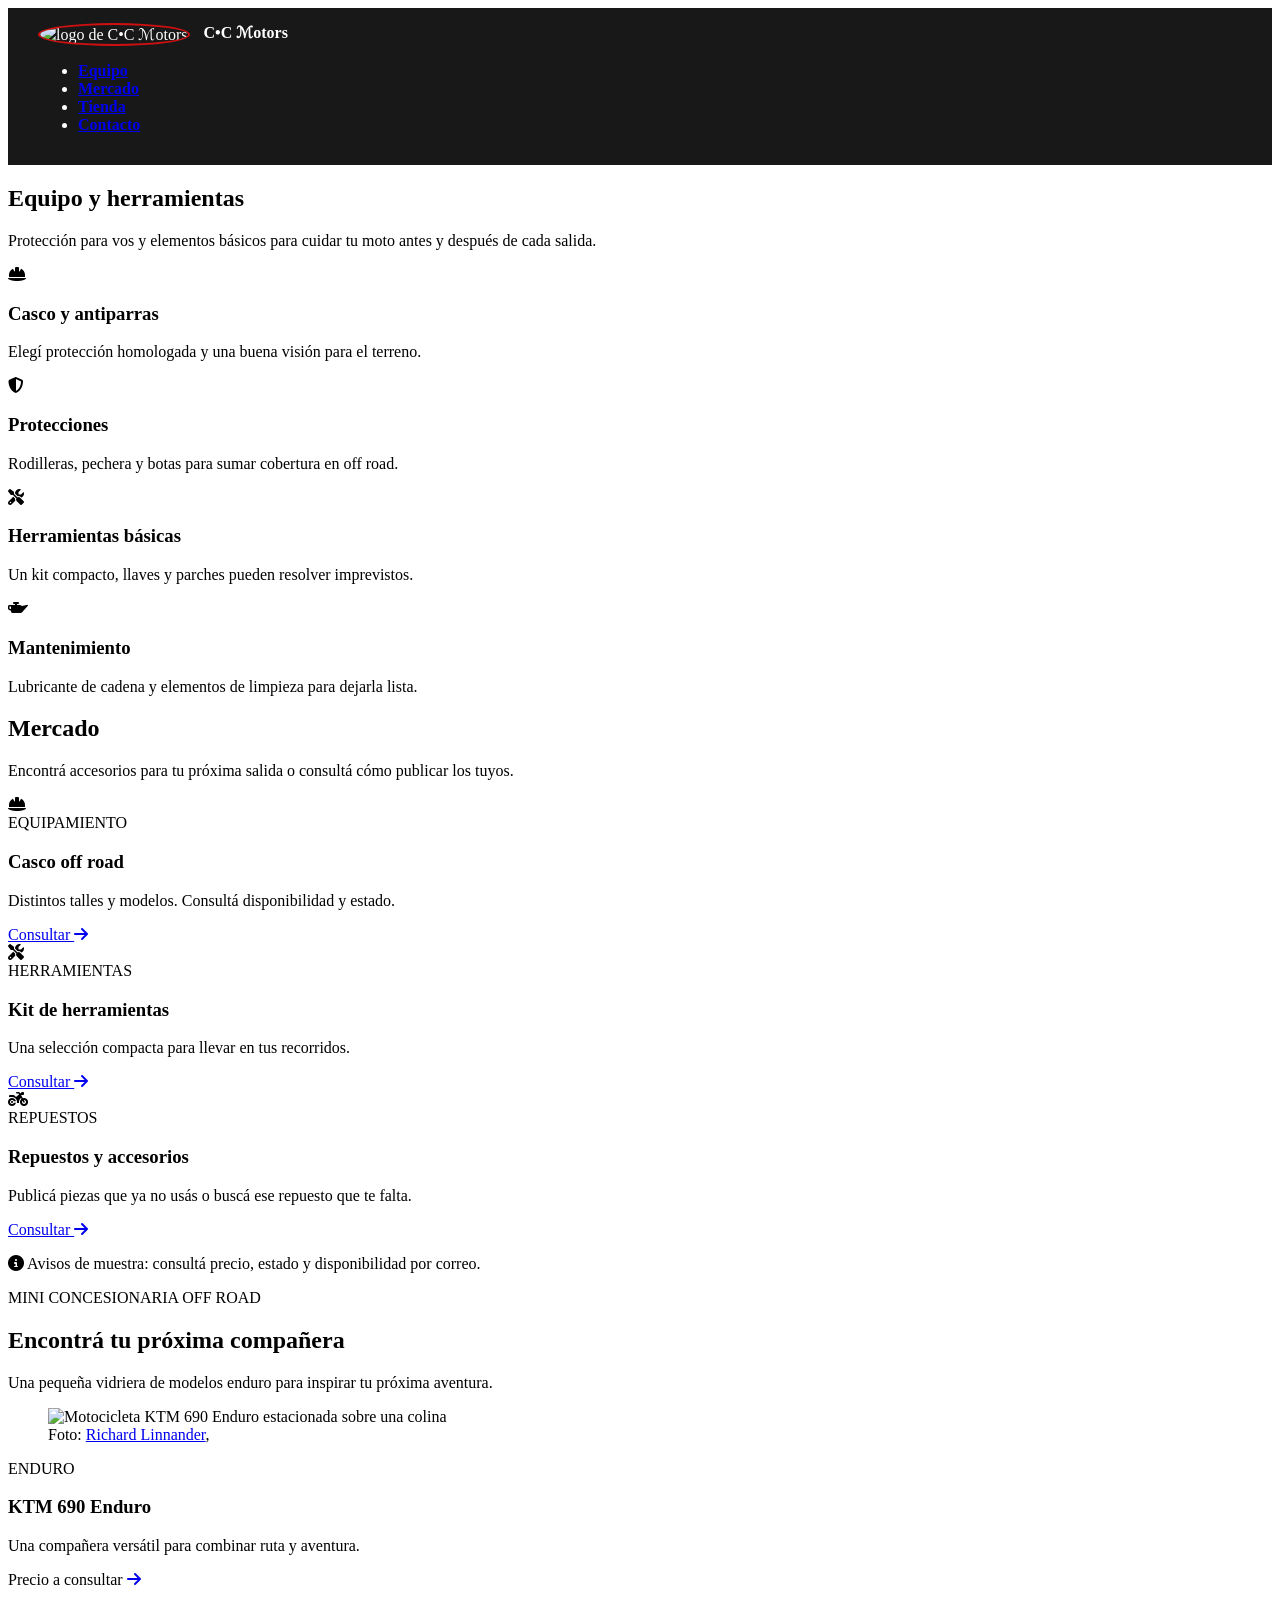
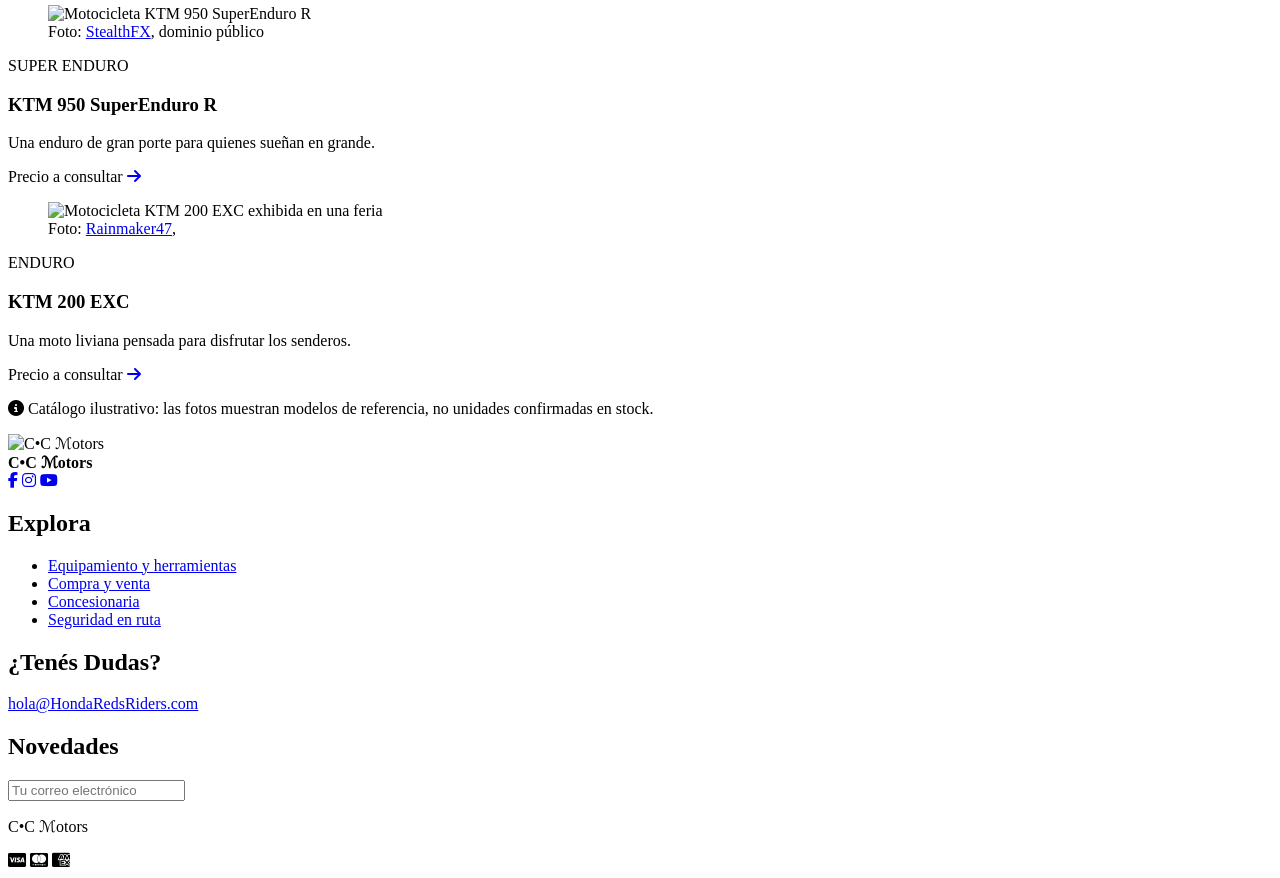
==== C•C  ℳotors.html @ b4fd563e "Add files via upload" ====
<!DOCTYPE html>
<html lang="en">

<head>
    <meta charset="UTF-8">
    <meta name="viewport" content="width=device-width, initial-scale=1.0">
    <title> C•C ℳotors </title>

    <link rel="stylesheet" href="C•C ℳotors.css">
    <!-- Librería de íconos Font Awesome -->
    <link rel="stylesheet" href="https://cdnjs.cloudflare.com/ajax/libs/font-awesome/6.4.0/css/all.min.css">
</head>

<body>


    <!-- HEADER Y MENÚ DE NAVEGACIÓN -->
    <header class="conteiner-header">
        <img class="header-logo" src="" alt="logo de C•C ℳotors" height="300">
        <span><strong> C•C ℳotors </strong></span>
        <nav>
            <ul>
                <li><strong><a href="#equipamiento">Equipo</a></strong></li>
                <li><strong><a href="#mercado">Mercado</a></strong></li>
                <li><strong><a href="#tienda">Tienda</a></strong></li>
                <li><strong><a href="#contacto">Contacto</a></strong></li>
            </ul>
        </nav>
    </header>






    <main>
        <!-- SECCIÓN DE EQUIPAMIENTO -->
        <section class="equipamiento seccion" id="equipamiento">
            <div class="titulo-seccion">
                <h2>Equipo y herramientas</h2>
                <p>Protección para vos y elementos básicos para cuidar tu moto antes y después de cada salida.</p>
            </div>

            <div class="grupo-equipo">
                <article class="caja-equipo">
                    <!-- fa-helmet-safety: ícono de casco -->
                    <span class="caja-equipo-icono"><i class="fa-solid fa-helmet-safety" aria-hidden="true"></i></span>
                    <div>
                        <h3>Casco y antiparras</h3>
                        <p>Elegí protección homologada y una buena visión para el terreno.</p>
                    </div>
                </article>
                <article class="caja-equipo">
                    <!-- fa-shield-halved: ícono de escudo -->
                    <span class="caja-equipo-icono"><i class="fa-solid fa-shield-halved" aria-hidden="true"></i></span>
                    <div>
                        <h3>Protecciones</h3>
                        <p>Rodilleras, pechera y botas para sumar cobertura en off road.</p>
                    </div>
                </article>
                <article class="caja-equipo">
                    <!-- fa-screwdriver-wrench: ícono de herramientas -->
                    <span class="caja-equipo-icono"><i class="fa-solid fa-screwdriver-wrench"
                            aria-hidden="true"></i></span>
                    <div>
                        <h3>Herramientas básicas</h3>
                        <p>Un kit compacto, llaves y parches pueden resolver imprevistos.</p>
                    </div>
                </article>
                <article class="caja-equipo">
                    <!-- fa-oil-can: ícono de aceitera -->
                    <span class="caja-equipo-icono"><i class="fa-solid fa-oil-can" aria-hidden="true"></i></span>
                    <div>
                        <h3>Mantenimiento</h3>
                        <p>Lubricante de cadena y elementos de limpieza para dejarla lista.</p>
                    </div>
                </article>
            </div>
        </section>






        <!-- SECCIÓN DE MERCADO -->
        <section class="mercado seccion" id="mercado">
            <div class="titulo-seccion">
                <h2>Mercado</h2>
                <p>Encontrá accesorios para tu próxima salida o consultá cómo publicar los tuyos.</p>
            </div>

            <div class="grupo-mercado">
                <article class="tarjeta-mercado">
                    <div class="tarjeta-mercado-icono"><i class="fa-solid fa-helmet-safety" aria-hidden="true"></i>
                    </div>
                    <span class="tarjeta-mercado-etiqueta">EQUIPAMIENTO</span>
                    <h3>Casco off road</h3>
                    <p>Distintos talles y modelos. Consultá disponibilidad y estado.</p>
                    <a class="tarjeta-mercado-link" href="#contacto"> Consultar <i class="fa-solid fa-arrow-right"
                            aria-hidden="true"></i></a>
                </article>
                <article class="tarjeta-mercado">
                    <div class="tarjeta-mercado-icono"><i class="fa-solid fa-screwdriver-wrench" aria-hidden="true"></i>
                    </div>
                    <span class="tarjeta-mercado-etiqueta">HERRAMIENTAS</span>
                    <h3>Kit de herramientas</h3>
                    <p>Una selección compacta para llevar en tus recorridos.</p>
                    <a class="tarjeta-mercado-link" href="#contacto"> Consultar <i class="fa-solid fa-arrow-right"
                            aria-hidden="true"></i></a>
                </article>
                <article class="tarjeta-mercado">
                    <div class="tarjeta-mercado-icono"><i class="fa-solid fa-motorcycle" aria-hidden="true"></i></div>
                    <span class="tarjeta-mercado-etiqueta">REPUESTOS</span>
                    <h3>Repuestos y accesorios</h3>
                    <p>Publicá piezas que ya no usás o buscá ese repuesto que te falta.</p>
                    <a class="tarjeta-mercado-link" href="#contacto"> Consultar <i class="fa-solid fa-arrow-right"
                            aria-hidden="true"></i></a>
                </article>
            </div>
            <!-- fa-circle-info: ícono de información -->
            <p class="nota-mercado"><i class="fa-solid fa-circle-info" aria-hidden="true"></i> Avisos de muestra:
                consultá precio, estado y disponibilidad por correo.</p>
        </section>







        <!-- SECCIÓN DE TIENDA -->
        <section class="tienda seccion" id="tienda">
            <div class="titulo-seccion">
                <p class="etiqueton">MINI CONCESIONARIA OFF ROAD</p>
                <h2>Encontrá tu próxima compañera</h2>
                <p>Una pequeña vidriera de modelos enduro para inspirar tu próxima aventura.</p>
            </div>

            <div class="galeria-tienda">
                <article class="tarjeta-moto">
                    <figure class="tarjeta-foto">
                        <img src="https://upload.wikimedia.org/wikipedia/commons/7/73/KTM_690_Enduro.JPG"
                            alt="Motocicleta KTM 690 Enduro estacionada sobre una colina" loading="lazy">
                        <figcaption class="credito-foto">
                            Foto: <a href="https://commons.wikimedia.org/wiki/File:KTM_690_Enduro.JPG"
                                target="_blank">Richard Linnander</a>, <a
                                href="https://creativecommons.org/licenses/by/3.0/" target="_blank"></a>
                        </figcaption>
                    </figure>
                    <div class="tarjeta-moto-cuerpo">
                        <span class="tarjeta-categoria">ENDURO</span>
                        <h3>KTM 690 Enduro</h3>
                        <p>Una compañera versátil para combinar ruta y aventura.</p>
                        <div class="tarjeta-moto-pie">
                            <span>Precio a consultar</span>
                            <a href="#contacto"><i class="fa-solid fa-arrow-right" aria-hidden="true"></i></a>
                        </div>
                    </div>
                </article>
                <article class="tarjeta-moto">
                    <figure class="tarjeta-foto">
                        <img src="https://upload.wikimedia.org/wikipedia/commons/c/c1/KTM_950_SuperEnduro_R.jpg"
                            alt="Motocicleta KTM 950 SuperEnduro R" loading="lazy">
                        <figcaption class="credito-foto">
                            Foto: <a href="https://commons.wikimedia.org/wiki/File:KTM_950_SuperEnduro_R.jpg"
                                target="_blank">StealthFX</a>, dominio público
                        </figcaption>
                    </figure>
                    <div class="tarjeta-moto-cuerpo">
                        <span class="tarjeta-categoria">SUPER ENDURO</span>
                        <h3>KTM 950 SuperEnduro R</h3>
                        <p>Una enduro de gran porte para quienes sueñan en grande.</p>
                        <div class="tarjeta-moto-pie">
                            <span>Precio a consultar</span>
                            <a href="#contacto"><i class="fa-solid fa-arrow-right" aria-hidden="true"></i></a>
                        </div>
                    </div>
                </article>
                <article class="tarjeta-moto">
                    <figure class="tarjeta-foto">
                        <img src="https://upload.wikimedia.org/wikipedia/commons/c/c5/Ktm_200_exc_with_powerparts_tokyo_motorcycle_show_2014.JPG"
                            alt="Motocicleta KTM 200 EXC exhibida en una feria" loading="lazy">
                        <figcaption class="credito-foto">
                            Foto: <a
                                href="https://commons.wikimedia.org/wiki/File:Ktm_200_exc_with_powerparts_tokyo_motorcycle_show_2014.JPG"
                                target="_blank">Rainmaker47</a>, <a
                                href="https://creativecommons.org/licenses/by-sa/3.0/" target="_blank"></a>
                        </figcaption>
                    </figure>
                    <div class="tarjeta-moto-cuerpo">
                        <span class="tarjeta-categoria">ENDURO</span>
                        <h3>KTM 200 EXC</h3>
                        <p>Una moto liviana pensada para disfrutar los senderos.</p>
                        <div class="tarjeta-moto-pie">
                            <span>Precio a consultar</span>
                            <a href="#contacto"><i class="fa-solid fa-arrow-right" aria-hidden="true"></i></a>
                        </div>
                    </div>
                </article>
            </div>
            <p class="nota-mercado"><i class="fa-solid fa-circle-info" aria-hidden="true"></i> Catálogo ilustrativo: las
                fotos muestran modelos de referencia, no unidades confirmadas en stock.</p>
        </section>

    </main>







    <!-- FOOTER Y CONTACTO -->
    <footer class="" id="contacto">
        <div class="">
            <section class="">
                <img class="" src="" height="80" alt="C•C ℳotors">
                <div class="">
                    <strong> C•C ℳotors </strong>
                    <!-- fa-brands: íconos de marcas y redes sociales -->
                    <div class="">
                        <a href="https://www.facebook.com/"><i class="fa-brands fa-facebook-f"
                                aria-hidden="true"></i></a>
                        <a href="https://www.instagram.com/"><i class="fa-brands fa-instagram"
                                aria-hidden="true"></i></a>
                        <a href="https://www.youtube.com/"><i class="fa-brands fa-youtube" aria-hidden="true"></i></a>
                    </div>
                </div>
            </section>

            <section class="">
                <h2>Explora</h2>
                <ul>
                    <li><a href="#equipamiento">Equipamiento y herramientas</a></li>
                    <li><a href="#mercado">Compra y venta</a></li>
                    <li><a href="#tienda">Concesionaria</a></li>
                    <li><a href="#consejos">Seguridad en ruta</a></li>
                </ul>
            </section>

            <section class="">
                <h2>¿Tenés Dudas?</h2>
                <!-- mailto: abre el programa de correo para enviar un email directo -->
                <a class="" href="mailto:hola@C•Cℳotors.com">hola@HondaRedsRiders.com</a>
            </section>

            <section class="">
                <h2>Novedades</h2>
                <form class="" action="" method="post">
                    <input type="email" name="correo" id="correo" placeholder="Tu correo electrónico">
                </form>
            </section>
        </div>

        <div class="">
            <p> C•C ℳotors </p>
            <div class="">
                <i class="fa-brands fa-cc-visa" aria-label="Visa"></i>
                <i class="fa-brands fa-cc-mastercard" aria-label="Mastercard"></i>
                <i class="fa-brands fa-cc-amex" aria-label="American Express"></i>
            </div>
        </div>
    </footer>
</body>

</html>
---- C•C ℳotors.css ----
.conteiner-header {
  padding: 15px 30px;
  background-color: #181818;
  /* Línea roja inferior eliminada */
  color: #ffffff;
  overflow: hidden;
}
.header-logo {
  width: 50px;
  height: 50px;
  border-radius: 50%;
  object-fit: cover;
  vertical-align: middle;
  border: 2px solid #d01010;
  margin-right: 10px;
}
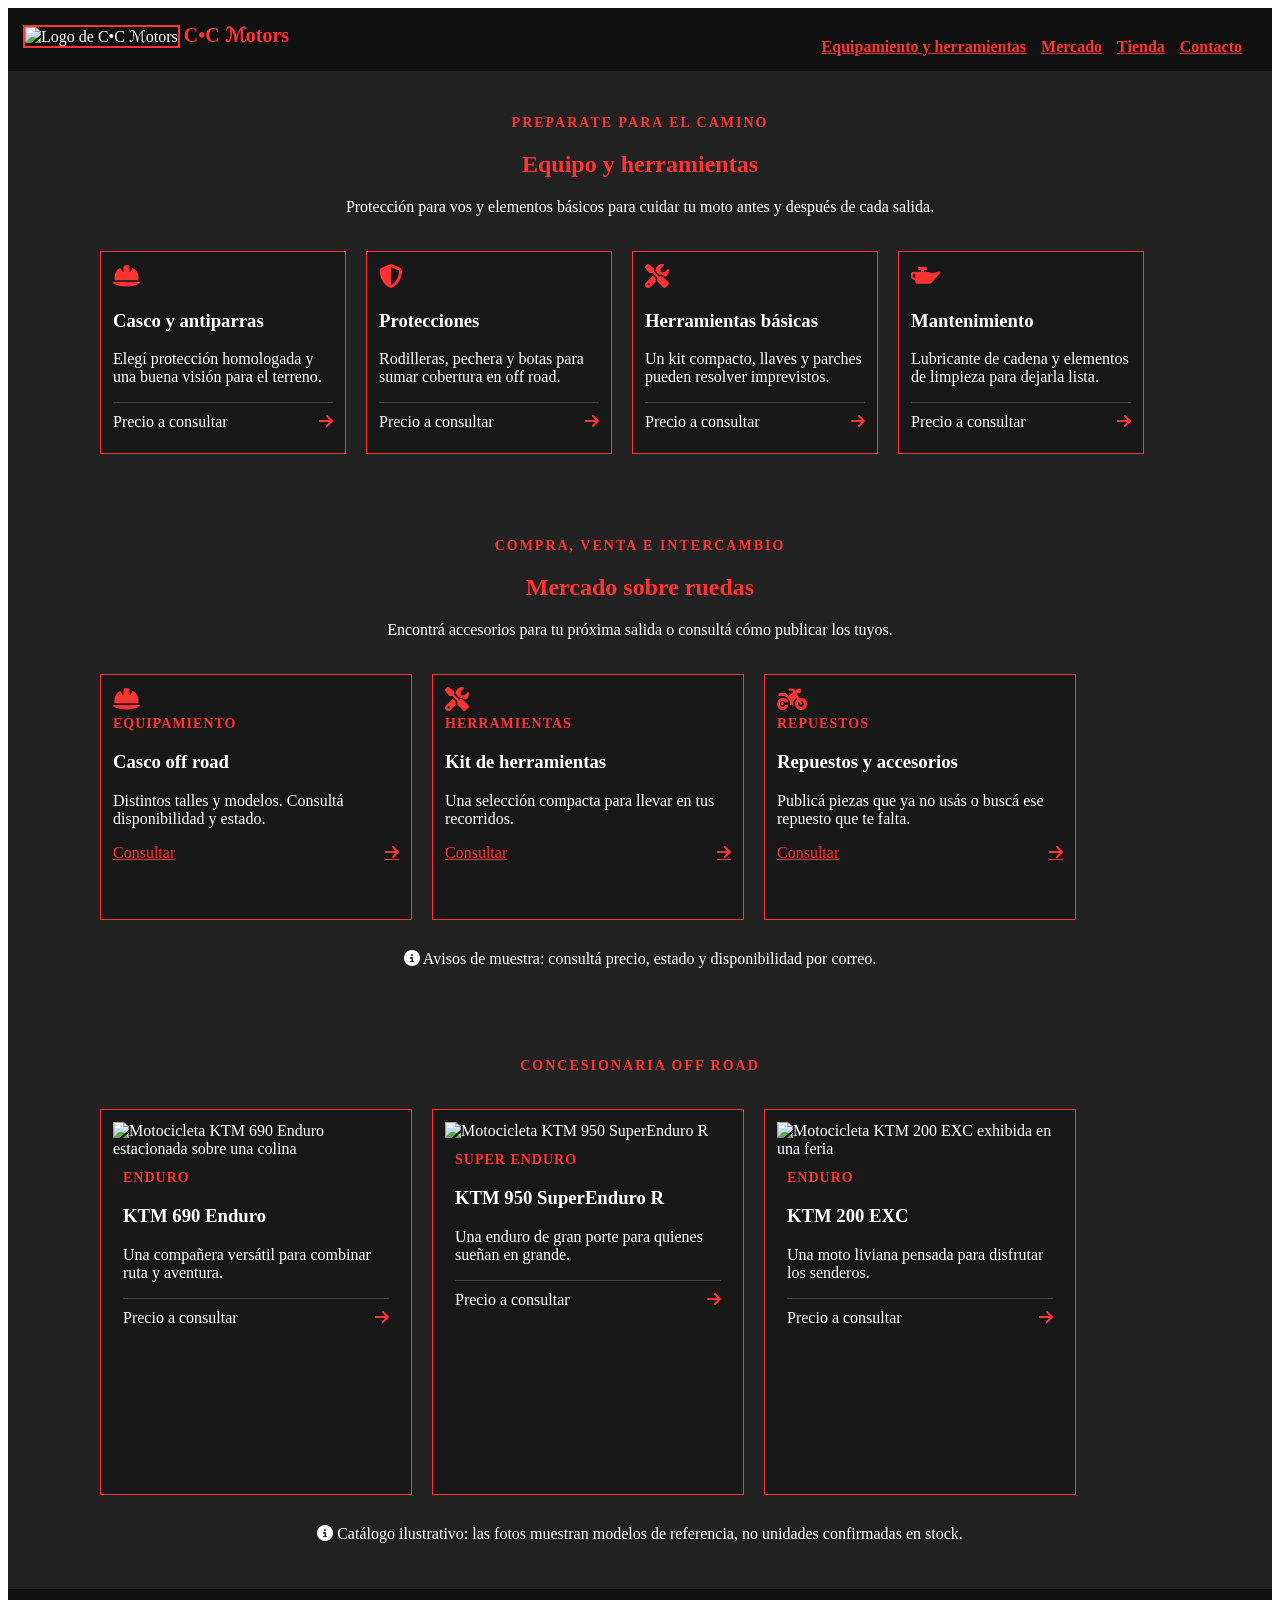
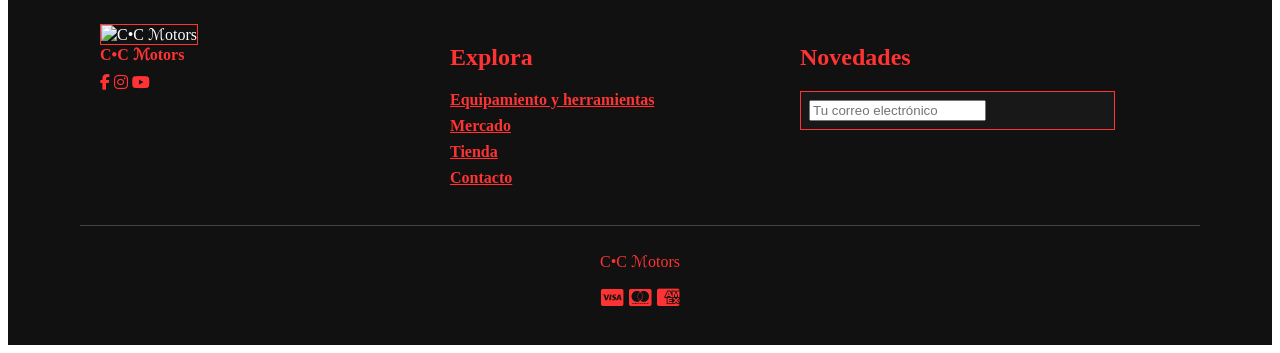
==== commit 0f13fd9b: "Add files via upload" ====
--- a/C•C  ℳotors.html
+++ b/C•C  ℳotors.html
@@ -1,26 +1,35 @@
 <!DOCTYPE html>
-<html lang="en">
+<html lang="es">
 
 <head>
+    <!-- Define los caracteres que puede mostrar la página. -->
     <meta charset="UTF-8">
+    <!-- Ajusta la página al ancho de cada pantalla. -->
     <meta name="viewport" content="width=device-width, initial-scale=1.0">
+    <!-- Nombre que aparece en la pestaña del navegador. -->
     <title> C•C ℳotors </title>
 
+    <!-- Carga los estilos propios de la página. -->
     <link rel="stylesheet" href="C•C ℳotors.css">
-    <!-- Librería de íconos Font Awesome -->
+    <!-- Carga los íconos usados en la página. -->
     <link rel="stylesheet" href="https://cdnjs.cloudflare.com/ajax/libs/font-awesome/6.4.0/css/all.min.css">
 </head>
 
 <body>
 
 
-    <!-- HEADER Y MENÚ DE NAVEGACIÓN -->
-    <header class="conteiner-header">
-        <img class="header-logo" src="" alt="logo de C•C ℳotors" height="300">
-        <span><strong> C•C ℳotors </strong></span>
-        <nav>
+
+    <!-- Encabezado con la marca y los enlaces principales. -->
+    <header class="cabeza">
+        <!-- Muestra el logo y el nombre del sitio. -->
+        <div class="cabeza-marca">
+            <img class="cabeza-logo" src="motores.jpg" alt="Logo de C•C ℳotors" height="450">
+            <span><strong> C•C ℳotors </strong></span>
+        </div>
+        <!-- Lleva a cada sección de la página. -->
+        <nav class="menu-nav">
             <ul>
-                <li><strong><a href="#equipamiento">Equipo</a></strong></li>
+                <li><strong><a href="#equipamiento">Equipamiento y herramientas</a></strong></li>
                 <li><strong><a href="#mercado">Mercado</a></strong></li>
                 <li><strong><a href="#tienda">Tienda</a></strong></li>
                 <li><strong><a href="#contacto">Contacto</a></strong></li>
@@ -34,45 +43,69 @@
 
 
     <main>
-        <!-- SECCIÓN DE EQUIPAMIENTO -->
+        <!-- Presenta equipo y herramientas para motociclistas. -->
         <section class="equipamiento seccion" id="equipamiento">
+            <!-- Título y descripción de la sección. -->
             <div class="titulo-seccion">
+                <p class="etiqueton">PREPARATE PARA EL CAMINO</p>
                 <h2>Equipo y herramientas</h2>
                 <p>Protección para vos y elementos básicos para cuidar tu moto antes y después de cada salida.</p>
             </div>
 
+
+            <!-- Agrupa las tarjetas de equipamiento. -->
             <div class="grupo-equipo">
+                <!-- Tarjeta de cascos y antiparras. -->
                 <article class="caja-equipo">
-                    <!-- fa-helmet-safety: ícono de casco -->
-                    <span class="caja-equipo-icono"><i class="fa-solid fa-helmet-safety" aria-hidden="true"></i></span>
+                    <!-- Ícono y detalles del producto. -->
+                    <span class="caja-equipo-icono"><i class="fa-solid fa-helmet-safety"></i></span>
                     <div>
                         <h3>Casco y antiparras</h3>
                         <p>Elegí protección homologada y una buena visión para el terreno.</p>
-                    </div>
-                </article>
+                        <div class="tarjeta-moto-pie">
+                            <span>Precio a consultar</span>
+                            <a href="#contacto"><i class="fa-solid fa-arrow-right"></i></a>
+                        </div>
+                    </div>
+                </article>
+
+                <!-- Tarjeta de protecciones. -->
                 <article class="caja-equipo">
-                    <!-- fa-shield-halved: ícono de escudo -->
-                    <span class="caja-equipo-icono"><i class="fa-solid fa-shield-halved" aria-hidden="true"></i></span>
+                    <!-- Ícono y detalles del producto. -->
+                    <span class="caja-equipo-icono"><i class="fa-solid fa-shield-halved"></i></span>
                     <div>
                         <h3>Protecciones</h3>
                         <p>Rodilleras, pechera y botas para sumar cobertura en off road.</p>
-                    </div>
-                </article>
+                        <div class="tarjeta-moto-pie">
+                            <span>Precio a consultar</span>
+                            <a href="#contacto"><i class="fa-solid fa-arrow-right"></i></a>
+                        </div>
+                    </div>
+                </article>
+                <!-- Tarjeta de herramientas básicas. -->
                 <article class="caja-equipo">
-                    <!-- fa-screwdriver-wrench: ícono de herramientas -->
-                    <span class="caja-equipo-icono"><i class="fa-solid fa-screwdriver-wrench"
-                            aria-hidden="true"></i></span>
+                    <!-- Ícono y detalles del producto. -->
+                    <span class="caja-equipo-icono"><i class="fa-solid fa-screwdriver-wrench"></i></span>
                     <div>
                         <h3>Herramientas básicas</h3>
                         <p>Un kit compacto, llaves y parches pueden resolver imprevistos.</p>
-                    </div>
-                </article>
+                        <div class="tarjeta-moto-pie">
+                            <span>Precio a consultar</span>
+                            <a href="#contacto"><i class="fa-solid fa-arrow-right"></i></a>
+                        </div>
+                    </div>
+                </article>
+                <!-- Tarjeta de mantenimiento. -->
                 <article class="caja-equipo">
-                    <!-- fa-oil-can: ícono de aceitera -->
-                    <span class="caja-equipo-icono"><i class="fa-solid fa-oil-can" aria-hidden="true"></i></span>
+                    <!-- Ícono y detalles del producto. -->
+                    <span class="caja-equipo-icono"><i class="fa-solid fa-oil-can"></i></span>
                     <div>
                         <h3>Mantenimiento</h3>
                         <p>Lubricante de cadena y elementos de limpieza para dejarla lista.</p>
+                        <div class="tarjeta-moto-pie">
+                            <span>Precio a consultar</span>
+                            <a href="#contacto"><i class="fa-solid fa-arrow-right"></i></a>
+                        </div>
                     </div>
                 </article>
             </div>
@@ -82,44 +115,49 @@
 
 
 
-
-        <!-- SECCIÓN DE MERCADO -->
+        <!-- Muestra artículos disponibles para consultar. -->
         <section class="mercado seccion" id="mercado">
+            <!-- Título y descripción del mercado. -->
             <div class="titulo-seccion">
-                <h2>Mercado</h2>
+                <p class="etiqueton">COMPRA, VENTA E INTERCAMBIO</p>
+                <h2>Mercado sobre ruedas</h2>
                 <p>Encontrá accesorios para tu próxima salida o consultá cómo publicar los tuyos.</p>
             </div>
 
+            <!-- Agrupa las tarjetas del mercado. -->
             <div class="grupo-mercado">
+                <!-- Aviso de equipamiento. -->
                 <article class="tarjeta-mercado">
-                    <div class="tarjeta-mercado-icono"><i class="fa-solid fa-helmet-safety" aria-hidden="true"></i>
+                    <div class="tarjeta-mercado-icono"><i class="fa-solid fa-helmet-safety"></i>
                     </div>
                     <span class="tarjeta-mercado-etiqueta">EQUIPAMIENTO</span>
                     <h3>Casco off road</h3>
                     <p>Distintos talles y modelos. Consultá disponibilidad y estado.</p>
-                    <a class="tarjeta-mercado-link" href="#contacto"> Consultar <i class="fa-solid fa-arrow-right"
-                            aria-hidden="true"></i></a>
-                </article>
+                    <a class="tarjeta-mercado-link" href="#contacto">Consultar <i
+                            class="fa-solid fa-arrow-right"></i></a>
+                </article>
+                <!-- Aviso de herramientas. -->
                 <article class="tarjeta-mercado">
-                    <div class="tarjeta-mercado-icono"><i class="fa-solid fa-screwdriver-wrench" aria-hidden="true"></i>
+                    <div class="tarjeta-mercado-icono"><i class="fa-solid fa-screwdriver-wrench"></i>
                     </div>
                     <span class="tarjeta-mercado-etiqueta">HERRAMIENTAS</span>
                     <h3>Kit de herramientas</h3>
                     <p>Una selección compacta para llevar en tus recorridos.</p>
-                    <a class="tarjeta-mercado-link" href="#contacto"> Consultar <i class="fa-solid fa-arrow-right"
-                            aria-hidden="true"></i></a>
-                </article>
+                    <a class="tarjeta-mercado-link" href="#contacto">Consultar <i
+                            class="fa-solid fa-arrow-right"></i></a>
+                </article>
+                <!-- Aviso de repuestos y accesorios. -->
                 <article class="tarjeta-mercado">
-                    <div class="tarjeta-mercado-icono"><i class="fa-solid fa-motorcycle" aria-hidden="true"></i></div>
+                    <div class="tarjeta-mercado-icono"><i class="fa-solid fa-motorcycle"></i></div>
                     <span class="tarjeta-mercado-etiqueta">REPUESTOS</span>
                     <h3>Repuestos y accesorios</h3>
                     <p>Publicá piezas que ya no usás o buscá ese repuesto que te falta.</p>
-                    <a class="tarjeta-mercado-link" href="#contacto"> Consultar <i class="fa-solid fa-arrow-right"
-                            aria-hidden="true"></i></a>
-                </article>
-            </div>
-            <!-- fa-circle-info: ícono de información -->
-            <p class="nota-mercado"><i class="fa-solid fa-circle-info" aria-hidden="true"></i> Avisos de muestra:
+                    <a class="tarjeta-mercado-link" href="#contacto"> Consultar <i
+                            class="fa-solid fa-arrow-right"></i></a>
+                </article>
+            </div>
+            <!-- Aclara que los avisos son ejemplos. -->
+            <p class="nota-mercado"><i class="fa-solid fa-circle-info"></i> Avisos de muestra:
                 consultá precio, estado y disponibilidad por correo.</p>
         </section>
 
@@ -127,26 +165,21 @@
 
 
 
-
-
-        <!-- SECCIÓN DE TIENDA -->
+        <!-- Presenta motos de muestra de la tienda. -->
         <section class="tienda seccion" id="tienda">
+            <!-- Identifica el tipo de tienda. -->
             <div class="titulo-seccion">
-                <p class="etiqueton">MINI CONCESIONARIA OFF ROAD</p>
-                <h2>Encontrá tu próxima compañera</h2>
-                <p>Una pequeña vidriera de modelos enduro para inspirar tu próxima aventura.</p>
-            </div>
-
+                <p class="etiqueton"> CONCESIONARIA OFF ROAD </p>
+            </div>
+
+
+            <!-- Agrupa las motos disponibles en el catálogo. -->
             <div class="galeria-tienda">
+                <!-- Tarjeta de la KTM 690 Enduro. -->
                 <article class="tarjeta-moto">
                     <figure class="tarjeta-foto">
                         <img src="https://upload.wikimedia.org/wikipedia/commons/7/73/KTM_690_Enduro.JPG"
-                            alt="Motocicleta KTM 690 Enduro estacionada sobre una colina" loading="lazy">
-                        <figcaption class="credito-foto">
-                            Foto: <a href="https://commons.wikimedia.org/wiki/File:KTM_690_Enduro.JPG"
-                                target="_blank">Richard Linnander</a>, <a
-                                href="https://creativecommons.org/licenses/by/3.0/" target="_blank"></a>
-                        </figcaption>
+                            alt="Motocicleta KTM 690 Enduro estacionada sobre una colina">
                     </figure>
                     <div class="tarjeta-moto-cuerpo">
                         <span class="tarjeta-categoria">ENDURO</span>
@@ -154,18 +187,17 @@
                         <p>Una compañera versátil para combinar ruta y aventura.</p>
                         <div class="tarjeta-moto-pie">
                             <span>Precio a consultar</span>
-                            <a href="#contacto"><i class="fa-solid fa-arrow-right" aria-hidden="true"></i></a>
-                        </div>
-                    </div>
-                </article>
+                            <a href="#contacto"><i class="fa-solid fa-arrow-right"></i></a>
+                        </div>
+                    </div>
+                </article>
+
+
+                <!-- Tarjeta de la KTM 950 SuperEnduro R. -->
                 <article class="tarjeta-moto">
                     <figure class="tarjeta-foto">
                         <img src="https://upload.wikimedia.org/wikipedia/commons/c/c1/KTM_950_SuperEnduro_R.jpg"
-                            alt="Motocicleta KTM 950 SuperEnduro R" loading="lazy">
-                        <figcaption class="credito-foto">
-                            Foto: <a href="https://commons.wikimedia.org/wiki/File:KTM_950_SuperEnduro_R.jpg"
-                                target="_blank">StealthFX</a>, dominio público
-                        </figcaption>
+                            alt="Motocicleta KTM 950 SuperEnduro R">
                     </figure>
                     <div class="tarjeta-moto-cuerpo">
                         <span class="tarjeta-categoria">SUPER ENDURO</span>
@@ -173,95 +205,97 @@
                         <p>Una enduro de gran porte para quienes sueñan en grande.</p>
                         <div class="tarjeta-moto-pie">
                             <span>Precio a consultar</span>
-                            <a href="#contacto"><i class="fa-solid fa-arrow-right" aria-hidden="true"></i></a>
-                        </div>
-                    </div>
-                </article>
+                            <a href="#contacto"><i class="fa-solid fa-arrow-right"></i></a>
+                        </div>
+                    </div>
+                </article>
+
+
+                <!-- Tarjeta de la KTM 200 EXC. -->
                 <article class="tarjeta-moto">
                     <figure class="tarjeta-foto">
                         <img src="https://upload.wikimedia.org/wikipedia/commons/c/c5/Ktm_200_exc_with_powerparts_tokyo_motorcycle_show_2014.JPG"
-                            alt="Motocicleta KTM 200 EXC exhibida en una feria" loading="lazy">
-                        <figcaption class="credito-foto">
-                            Foto: <a
-                                href="https://commons.wikimedia.org/wiki/File:Ktm_200_exc_with_powerparts_tokyo_motorcycle_show_2014.JPG"
-                                target="_blank">Rainmaker47</a>, <a
-                                href="https://creativecommons.org/licenses/by-sa/3.0/" target="_blank"></a>
-                        </figcaption>
+                            alt="Motocicleta KTM 200 EXC exhibida en una feria">
                     </figure>
+
                     <div class="tarjeta-moto-cuerpo">
                         <span class="tarjeta-categoria">ENDURO</span>
                         <h3>KTM 200 EXC</h3>
                         <p>Una moto liviana pensada para disfrutar los senderos.</p>
                         <div class="tarjeta-moto-pie">
                             <span>Precio a consultar</span>
-                            <a href="#contacto"><i class="fa-solid fa-arrow-right" aria-hidden="true"></i></a>
-                        </div>
-                    </div>
-                </article>
-            </div>
-            <p class="nota-mercado"><i class="fa-solid fa-circle-info" aria-hidden="true"></i> Catálogo ilustrativo: las
+                            <a href="#contacto"><i class="fa-solid fa-arrow-right"></i></a>
+                        </div>
+                    </div>
+                </article>
+            </div>
+
+            <!-- Aclara que las fotos son ilustrativas. -->
+            <p class="nota-mercado"><i class="fa-solid fa-circle-info"></i> Catálogo ilustrativo: las
                 fotos muestran modelos de referencia, no unidades confirmadas en stock.</p>
         </section>
-
     </main>
 
 
 
 
 
-
-
-    <!-- FOOTER Y CONTACTO -->
-    <footer class="" id="contacto">
-        <div class="">
-            <section class="">
-                <img class="" src="" height="80" alt="C•C ℳotors">
-                <div class="">
+    <!-- Pie de página con contacto, enlaces y novedades. -->
+    <footer class="pie-pagina" id="contacto">
+        <!-- Agrupa las columnas del pie. -->
+        <div class="pie-contenedor">
+            <!-- Muestra la marca y sus redes sociales. -->
+            <section class="pie-columna-marca">
+                <img class="pie-logo" src="motorcycle.png" height="80" alt="C•C ℳotors">
+                <div class="pie-info">
+
                     <strong> C•C ℳotors </strong>
-                    <!-- fa-brands: íconos de marcas y redes sociales -->
-                    <div class="">
-                        <a href="https://www.facebook.com/"><i class="fa-brands fa-facebook-f"
-                                aria-hidden="true"></i></a>
-                        <a href="https://www.instagram.com/"><i class="fa-brands fa-instagram"
-                                aria-hidden="true"></i></a>
-                        <a href="https://www.youtube.com/"><i class="fa-brands fa-youtube" aria-hidden="true"></i></a>
+
+                    <!-- Enlaces a las redes sociales. -->
+                    <div class="pie-redes">
+                        <a href="https://www.facebook.com/"><i class="fa-brands fa-facebook-f"></i></a>
+                        <a href="https://www.instagram.com/"><i class="fa-brands fa-instagram"></i></a>
+                        <a href="https://www.youtube.com/"><i class="fa-brands fa-youtube"></i></a>
                     </div>
                 </div>
             </section>
 
-            <section class="">
+            <!-- Enlaces para volver a las secciones. -->
+            <section class="pie-columna">
                 <h2>Explora</h2>
                 <ul>
-                    <li><a href="#equipamiento">Equipamiento y herramientas</a></li>
-                    <li><a href="#mercado">Compra y venta</a></li>
-                    <li><a href="#tienda">Concesionaria</a></li>
-                    <li><a href="#consejos">Seguridad en ruta</a></li>
+                    <li><strong><a href="#equipamiento">Equipamiento y herramientas</a></strong></li>
+                    <li><strong><a href="#mercado">Mercado</a></strong></li>
+                    <li><strong><a href="#tienda">Tienda</a></strong></li>
+                    <li><strong><a href="#contacto">Contacto</a></strong></li>
                 </ul>
             </section>
 
-            <section class="">
-                <h2>¿Tenés Dudas?</h2>
-                <!-- mailto: abre el programa de correo para enviar un email directo -->
-                <a class="" href="mailto:hola@C•Cℳotors.com">hola@HondaRedsRiders.com</a>
-            </section>
-
-            <section class="">
+            <!-- Formulario para ingresar un correo electrónico. -->
+            <section class="pie-columna">
                 <h2>Novedades</h2>
-                <form class="" action="" method="post">
+                <form class="pie-formulario" method="post">
                     <input type="email" name="correo" id="correo" placeholder="Tu correo electrónico">
                 </form>
             </section>
         </div>
 
-        <div class="">
+        <!-- Muestra el nombre y los medios de pago. -->
+        <div class="pie-abajo">
             <p> C•C ℳotors </p>
-            <div class="">
-                <i class="fa-brands fa-cc-visa" aria-label="Visa"></i>
-                <i class="fa-brands fa-cc-mastercard" aria-label="Mastercard"></i>
-                <i class="fa-brands fa-cc-amex" aria-label="American Express"></i>
+            <div class="pie-iconos">
+                <i class="fa-brands fa-cc-visa"></i>
+                <i class="fa-brands fa-cc-mastercard"></i>
+                <i class="fa-brands fa-cc-amex"></i>
             </div>
         </div>
     </footer>
+
+
+
+
+
+
 </body>
 
 </html>
--- a/C•C ℳotors.css
+++ b/C•C ℳotors.css
@@ -1,16 +1,259 @@
-.conteiner-header {
-  padding: 15px 30px;
-  background-color: #181818;
-  /* Línea roja inferior eliminada */
-  color: #ffffff;
-  overflow: hidden;
-}
-.header-logo {
-  width: 50px;
-  height: 50px;
-  border-radius: 50%;
-  object-fit: cover;
-  vertical-align: middle;
-  border: 2px solid #d01010;
-  margin-right: 10px;
+/* Encabezado oscuro con marca y menú en fila. */
+.cabeza {
+    display: flex;
+    background-color: #111111;
+    color: #ffffff;
+    padding: 15px;
+}
+
+/* Separa la marca del menú. */
+.cabeza-marca {
+    margin: 0 20px 0 0;
+}
+
+/* Destaca el nombre de la marca. */
+.cabeza-marca strong {
+    color: #ff3333;
+    font-size: 20px;
+}
+
+/* Da tamaño y borde al logo. */
+.cabeza-logo {
+    width: 50px;
+    height: 50px;
+    border: 2px solid #ff3333;
+}
+
+/* Lleva el menú hacia la derecha. */
+.menu-nav {
+    margin: 0 0 0 auto;
+}
+
+/* Ordena los enlaces y quita las viñetas. */
+.menu-nav ul {
+    display: flex;
+    list-style: none;
+    margin: 15px 0 0 0;
+    padding: 0;
+}
+
+/* Separa los enlaces del menú. */
+.menu-nav li {
+    margin: 0 15px 0 0;
+}
+
+/* Fondo y texto de las secciones. */
+.seccion {
+    padding: 30px 15px;
+    background-color: #222222;
+    color: #ffffff;
+    text-align: center;
+}
+
+/* Deja espacio bajo el título. */
+.titulo-seccion {
+    margin-bottom: 25px;
+}
+
+/* Resalta los títulos de sección. */
+.titulo-seccion h2 {
+    color: #ff3333;
+    font-size: 24px;
+}
+
+/* Da estilo a las etiquetas pequeñas. */
+.etiqueton {
+    color: #ff3333;
+    font-size: 14px;
+    font-weight: bold;
+    letter-spacing: 2px;
+}
+
+/* Acomoda las tarjetas en fila. */
+.grupo-equipo,
+.grupo-mercado,
+.galeria-tienda {
+    display: flex;
+    max-width: 1100px;
+    margin: 0 auto;
+}
+
+/* Da tamaño, espacio y fondo a las tarjetas de equipo. */
+.caja-equipo {
+    width: 20%;
+    min-height: 160px;
+    margin: 10px;
+    padding: 12px;
+    background-color: #181818;
+    border: 1px solid #ff3333;
+    text-align: left;
+}
+
+/* Da tamaño, espacio y fondo a las tarjetas del mercado. */
+.tarjeta-mercado {
+    width: 26%;
+    min-height: 220px;
+    margin: 10px;
+    padding: 12px;
+    background-color: #181818;
+    border: 1px solid #ff3333;
+    text-align: left;
+}
+
+/* Da tamaño, espacio y fondo a las tarjetas de motos. */
+.tarjeta-moto {
+    width: 26%;
+    min-height: 360px;
+    margin: 10px;
+    padding: 12px;
+    background-color: #181818;
+    border: 1px solid #ff3333;
+    text-align: left;
+}
+
+/* Colorea los íconos de las tarjetas. */
+.caja-equipo-icono,
+.tarjeta-mercado-icono {
+    color: #ff3333;
+    font-size: 24px;
+}
+
+/* Destaca las categorías de las tarjetas. */
+.tarjeta-mercado-etiqueta,
+.tarjeta-categoria {
+    color: #ff3333;
+    font-size: 14px;
+    font-weight: bold;
+    letter-spacing: 1px;
+}
+
+/* Deja la flecha de consultar a la derecha. */
+.tarjeta-mercado-link {
+    display: flex;
+    color: #ff3333;
+}
+
+/* Empuja la flecha de consultar a la derecha. */
+.tarjeta-mercado-link i {
+    margin: 0 0 0 auto;
+}
+
+/* Separa y centra las notas. */
+.nota-mercado {
+    margin-top: 20px;
+    color: #ffffff;
+    text-align: center;
+}
+
+/* Quita el margen inicial de las fotos. */
+.tarjeta-foto {
+    margin: 0;
+}
+
+/* Imagen y contenido de las motos. */
+.tarjeta-foto img {
+    width: 100%;
+    height: 180px;
+}
+
+/* Da espacio al texto de cada moto. */
+.tarjeta-moto-cuerpo {
+    padding: 10px;
+}
+
+/* Separa el precio del resto de la tarjeta. */
+.tarjeta-moto-pie {
+    display: flex;
+    margin-top: 15px;
+    padding: 10px 0;
+    border-top: 1px solid #444444;
+    color: #ffffff;
+}
+
+/* Lleva la flecha del precio a la derecha. */
+.tarjeta-moto-pie a {
+    margin: 0 0 0 auto;
+    color: #ff3333;
+}
+
+/* Fondo y columnas del pie de página. */
+.pie-pagina {
+    background-color: #111111;
+    color: #ffffff;
+    padding: 25px 15px;
+}
+
+/* Alinea las columnas del pie en fila. */
+.pie-contenedor {
+    display: flex;
+    max-width: 1100px;
+    margin: 0 auto;
+}
+
+/* Da tamaño a las columnas del pie. */
+.pie-columna-marca,
+.pie-columna {
+    width: 30%;
+    min-height: 150px;
+    margin: 10px;
+}
+
+/* Ajusta el logo del pie. */
+.pie-logo {
+    width: 60px;
+    height: 60px;
+    border: 1px solid #ff3333;
+}
+
+/* Resalta los títulos y la marca del pie. */
+.pie-columna h2,
+.pie-info strong {
+    color: #ff3333;
+}
+
+/* Quita viñetas y espacios de las listas. */
+.pie-columna ul {
+    list-style: none;
+    margin: 0;
+    padding: 0;
+}
+
+/* Separa los elementos de la lista. */
+.pie-columna li {
+    margin-bottom: 8px;
+}
+
+/* Separa los enlaces de redes sociales. */
+.pie-redes {
+    margin-top: 10px;
+}
+
+/* Da estilo al formulario de novedades. */
+.pie-formulario  {
+    width: 90%;
+    padding: 8px;
+    background-color: #181818;
+    color: #ffffff;
+    border: 1px solid #ff3333;
+}
+
+/* Separa el cierre del pie de página. */
+.pie-abajo {
+    max-width: 1100px;
+    margin: 20px auto 0 auto;
+    padding: 10px;
+    border-top: 1px solid #444444;
+    color: #ff3333;
+    text-align: center;
+}
+
+/* Da color y tamaño a los íconos de pago. */
+.pie-iconos {
+    color: #ff3333;
+    font-size: 20px;
+}
+
+/* Mantiene los enlaces en rojo. */
+a {
+    color: #ff3333;
 }
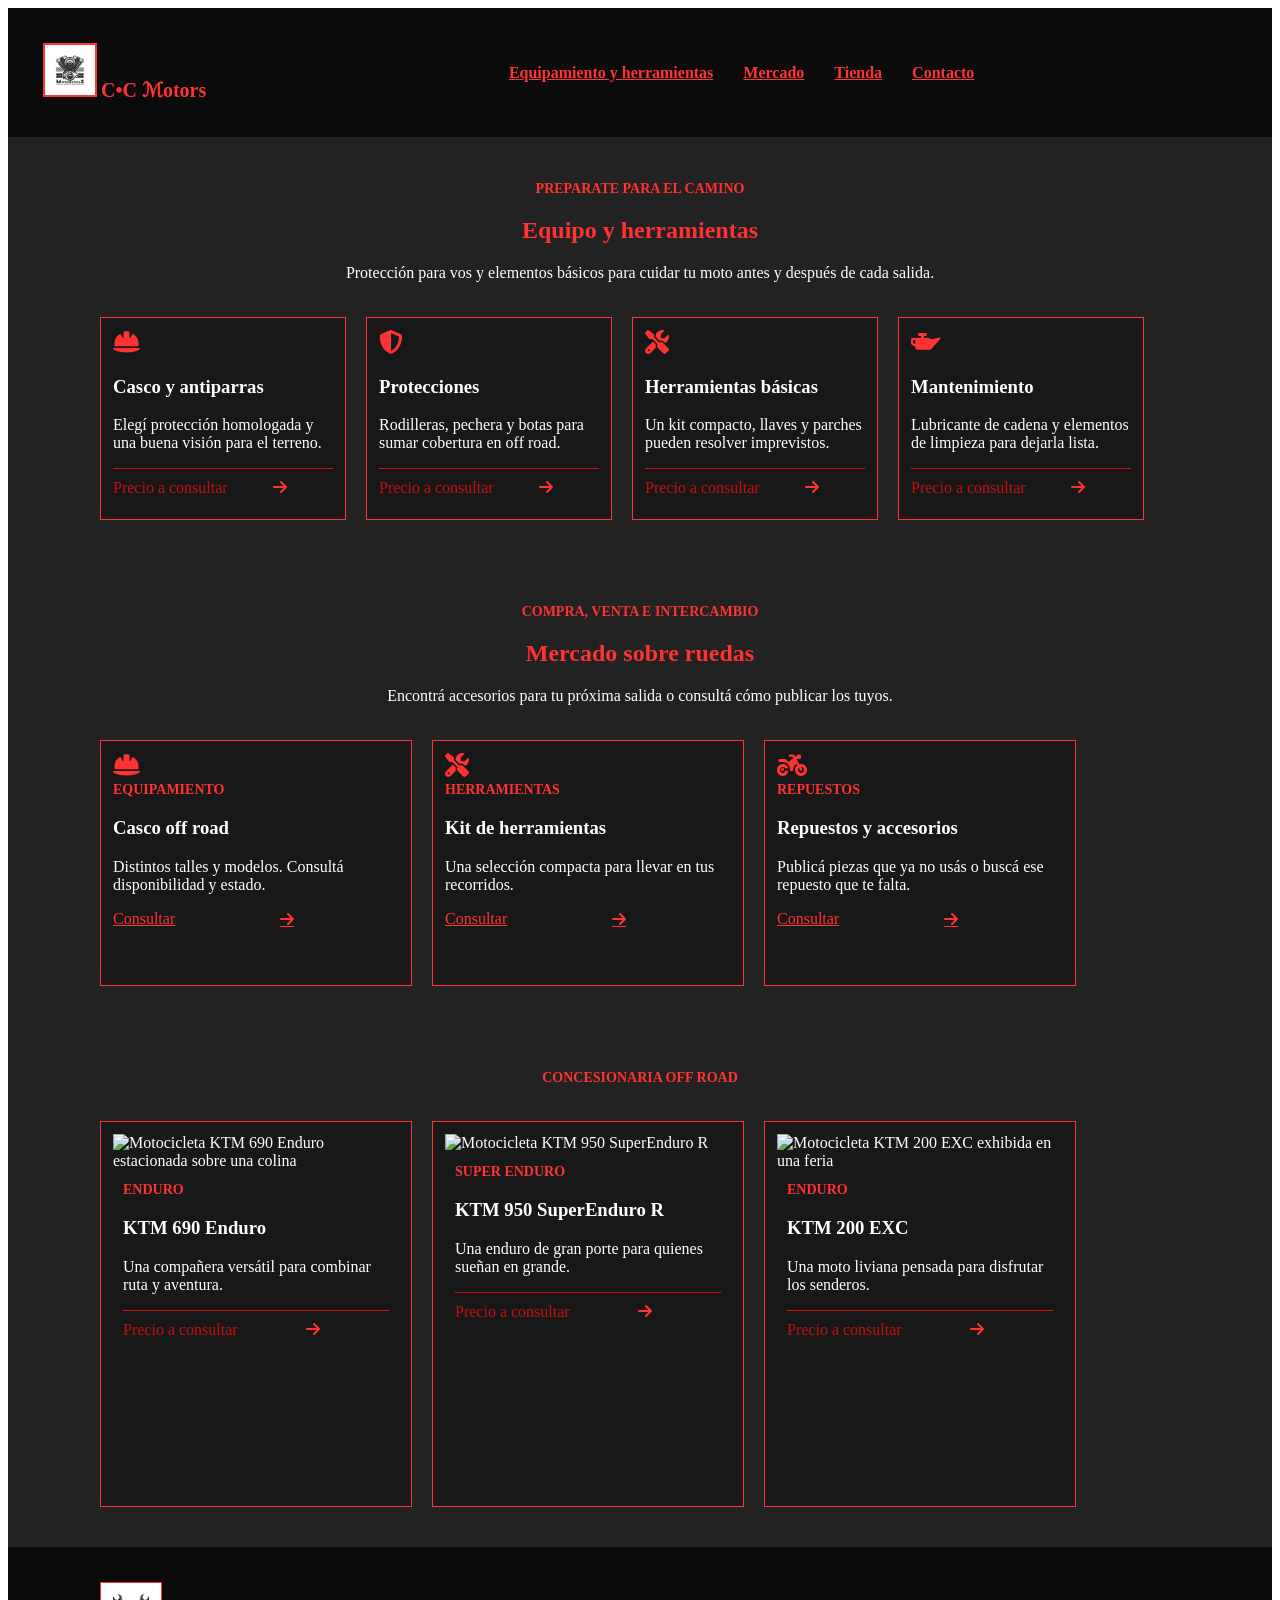
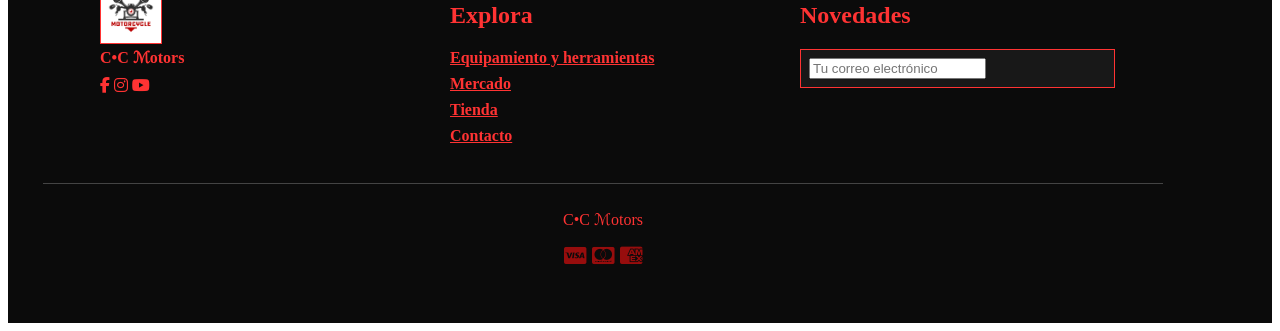
==== commit bf9a970b: "Add files via upload" ====
--- a/C•C  ℳotors.html
+++ b/C•C  ℳotors.html
@@ -156,9 +156,6 @@
                             class="fa-solid fa-arrow-right"></i></a>
                 </article>
             </div>
-            <!-- Aclara que los avisos son ejemplos. -->
-            <p class="nota-mercado"><i class="fa-solid fa-circle-info"></i> Avisos de muestra:
-                consultá precio, estado y disponibilidad por correo.</p>
         </section>
 
 
@@ -229,10 +226,6 @@
                     </div>
                 </article>
             </div>
-
-            <!-- Aclara que las fotos son ilustrativas. -->
-            <p class="nota-mercado"><i class="fa-solid fa-circle-info"></i> Catálogo ilustrativo: las
-                fotos muestran modelos de referencia, no unidades confirmadas en stock.</p>
         </section>
     </main>
 
@@ -241,18 +234,19 @@
 
 
     <!-- Pie de página con contacto, enlaces y novedades. -->
-    <footer class="pie-pagina" id="contacto">
+    <footer class="footer-pagina" id="contacto">
         <!-- Agrupa las columnas del pie. -->
-        <div class="pie-contenedor">
+        <div class="footer-contenedor">
+
             <!-- Muestra la marca y sus redes sociales. -->
-            <section class="pie-columna-marca">
-                <img class="pie-logo" src="motorcycle.png" height="80" alt="C•C ℳotors">
-                <div class="pie-info">
+            <section class="footer-columna-marca">
+                <img class="footer-logo" src="motorcycle.png" height="80" alt="C•C ℳotors">
+                <div class="footer-info">
 
                     <strong> C•C ℳotors </strong>
 
                     <!-- Enlaces a las redes sociales. -->
-                    <div class="pie-redes">
+                    <div class="footer-redes">
                         <a href="https://www.facebook.com/"><i class="fa-brands fa-facebook-f"></i></a>
                         <a href="https://www.instagram.com/"><i class="fa-brands fa-instagram"></i></a>
                         <a href="https://www.youtube.com/"><i class="fa-brands fa-youtube"></i></a>
@@ -261,7 +255,7 @@
             </section>
 
             <!-- Enlaces para volver a las secciones. -->
-            <section class="pie-columna">
+            <section class="footer-columna">
                 <h2>Explora</h2>
                 <ul>
                     <li><strong><a href="#equipamiento">Equipamiento y herramientas</a></strong></li>
@@ -272,18 +266,18 @@
             </section>
 
             <!-- Formulario para ingresar un correo electrónico. -->
-            <section class="pie-columna">
+            <section class="footer-columna">
                 <h2>Novedades</h2>
-                <form class="pie-formulario" method="post">
+                <form class="footer-formulario" method="post">
                     <input type="email" name="correo" id="correo" placeholder="Tu correo electrónico">
                 </form>
             </section>
         </div>
 
         <!-- Muestra el nombre y los medios de pago. -->
-        <div class="pie-abajo">
+        <div class="footer-abajo">
             <p> C•C ℳotors </p>
-            <div class="pie-iconos">
+            <div class="footer-iconos">
                 <i class="fa-brands fa-cc-visa"></i>
                 <i class="fa-brands fa-cc-mastercard"></i>
                 <i class="fa-brands fa-cc-amex"></i>
--- a/C•C ℳotors.css
+++ b/C•C ℳotors.css
@@ -1,14 +1,14 @@
 /* Encabezado oscuro con marca y menú en fila. */
 .cabeza {
     display: flex;
-    background-color: #111111;
+    background-color: #0b0b0b;
     color: #ffffff;
     padding: 15px;
 }
 
 /* Separa la marca del menú. */
 .cabeza-marca {
-    margin: 0 20px 0 0;
+    margin: 20px;
 }
 
 /* Destaca el nombre de la marca. */
@@ -26,20 +26,20 @@
 
 /* Lleva el menú hacia la derecha. */
 .menu-nav {
-    margin: 0 0 0 auto;
+    margin: auto;
 }
 
 /* Ordena los enlaces y quita las viñetas. */
 .menu-nav ul {
     display: flex;
     list-style: none;
-    margin: 15px 0 0 0;
+    margin: 15px;
     padding: 0;
 }
 
 /* Separa los enlaces del menú. */
 .menu-nav li {
-    margin: 0 15px 0 0;
+    margin: 15px;
 }
 
 /* Fondo y texto de las secciones. */
@@ -65,8 +65,7 @@
 .etiqueton {
     color: #ff3333;
     font-size: 14px;
-    font-weight: bold;
-    letter-spacing: 2px;
+    font-weight: 900;
 }
 
 /* Acomoda las tarjetas en fila. */
@@ -75,7 +74,7 @@
 .galeria-tienda {
     display: flex;
     max-width: 1100px;
-    margin: 0 auto;
+    margin: auto;
 }
 
 /* Da tamaño, espacio y fondo a las tarjetas de equipo. */
@@ -123,8 +122,7 @@
 .tarjeta-categoria {
     color: #ff3333;
     font-size: 14px;
-    font-weight: bold;
-    letter-spacing: 1px;
+    font-weight: 900;
 }
 
 /* Deja la flecha de consultar a la derecha. */
@@ -135,14 +133,7 @@
 
 /* Empuja la flecha de consultar a la derecha. */
 .tarjeta-mercado-link i {
-    margin: 0 0 0 auto;
-}
-
-/* Separa y centra las notas. */
-.nota-mercado {
-    margin-top: 20px;
-    color: #ffffff;
-    text-align: center;
+    margin: auto;
 }
 
 /* Quita el margen inicial de las fotos. */
@@ -166,70 +157,70 @@
     display: flex;
     margin-top: 15px;
     padding: 10px 0;
-    border-top: 1px solid #444444;
-    color: #ffffff;
+    border-top: 1px solid #d00f0f;
+    color: #c40f0f;
 }
 
 /* Lleva la flecha del precio a la derecha. */
 .tarjeta-moto-pie a {
-    margin: 0 0 0 auto;
+    margin: auto;
     color: #ff3333;
 }
 
 /* Fondo y columnas del pie de página. */
-.pie-pagina {
-    background-color: #111111;
-    color: #ffffff;
+.footer-pagina {
+    background-color: #0b0b0b;
+    color: #c40f0f;
     padding: 25px 15px;
 }
 
 /* Alinea las columnas del pie en fila. */
-.pie-contenedor {
+.footer-contenedor {
     display: flex;
     max-width: 1100px;
     margin: 0 auto;
 }
 
 /* Da tamaño a las columnas del pie. */
-.pie-columna-marca,
-.pie-columna {
+.footer-columna-marca,
+.footer-columna {
     width: 30%;
     min-height: 150px;
     margin: 10px;
 }
 
 /* Ajusta el logo del pie. */
-.pie-logo {
+.footer-logo {
     width: 60px;
     height: 60px;
     border: 1px solid #ff3333;
 }
 
 /* Resalta los títulos y la marca del pie. */
-.pie-columna h2,
-.pie-info strong {
+.footer-columna h2,
+.footer-info strong {
     color: #ff3333;
 }
 
 /* Quita viñetas y espacios de las listas. */
-.pie-columna ul {
+.footer-columna ul {
     list-style: none;
     margin: 0;
     padding: 0;
 }
 
 /* Separa los elementos de la lista. */
-.pie-columna li {
+.footer-columna li {
     margin-bottom: 8px;
 }
 
 /* Separa los enlaces de redes sociales. */
-.pie-redes {
+.footer-redes {
     margin-top: 10px;
 }
 
 /* Da estilo al formulario de novedades. */
-.pie-formulario  {
+.footer-formulario {
     width: 90%;
     padding: 8px;
     background-color: #181818;
@@ -238,9 +229,9 @@
 }
 
 /* Separa el cierre del pie de página. */
-.pie-abajo {
+.footer-abajo {
     max-width: 1100px;
-    margin: 20px auto 0 auto;
+    margin: 20px;
     padding: 10px;
     border-top: 1px solid #444444;
     color: #ff3333;
@@ -248,8 +239,8 @@
 }
 
 /* Da color y tamaño a los íconos de pago. */
-.pie-iconos {
-    color: #ff3333;
+.footer-iconos {
+    color: #970d0d;
     font-size: 20px;
 }
 
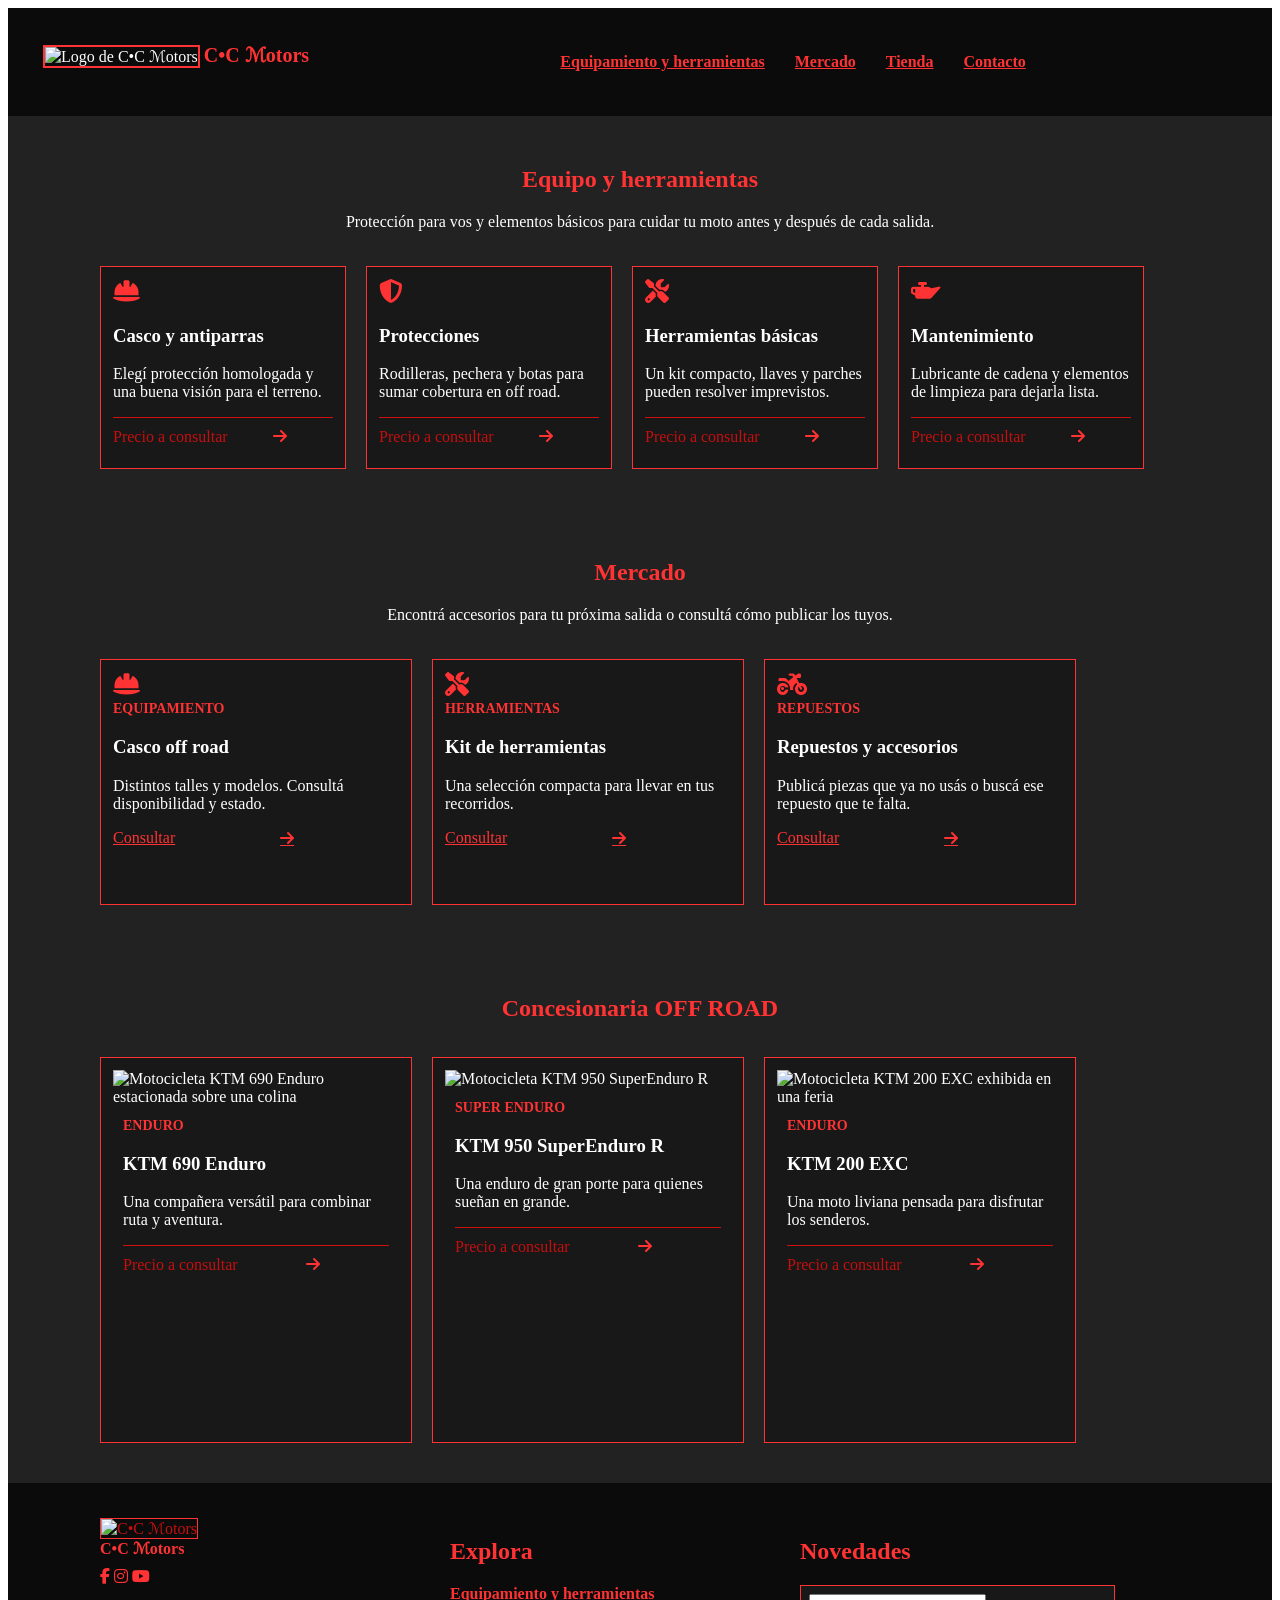
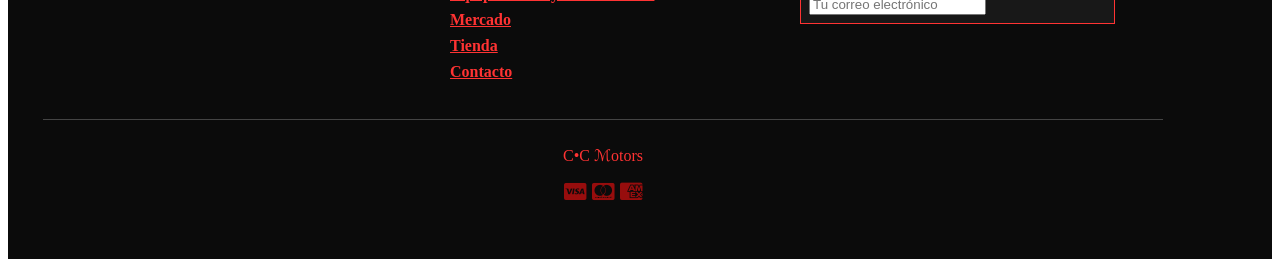
==== commit e5f85e66: "Add files via upload" ====
--- a/C•C  ℳotors.html
+++ b/C•C  ℳotors.html
@@ -2,16 +2,12 @@
 <html lang="es">
 
 <head>
-    <!-- Define los caracteres que puede mostrar la página. -->
     <meta charset="UTF-8">
-    <!-- Ajusta la página al ancho de cada pantalla. -->
     <meta name="viewport" content="width=device-width, initial-scale=1.0">
-    <!-- Nombre que aparece en la pestaña del navegador. -->
+
     <title> C•C ℳotors </title>
 
-    <!-- Carga los estilos propios de la página. -->
     <link rel="stylesheet" href="C•C ℳotors.css">
-    <!-- Carga los íconos usados en la página. -->
     <link rel="stylesheet" href="https://cdnjs.cloudflare.com/ajax/libs/font-awesome/6.4.0/css/all.min.css">
 </head>
 
@@ -23,7 +19,7 @@
     <header class="cabeza">
         <!-- Muestra el logo y el nombre del sitio. -->
         <div class="cabeza-marca">
-            <img class="cabeza-logo" src="motores.jpg" alt="Logo de C•C ℳotors" height="450">
+            <img class="cabeza-logo" src="driver.jpg" alt="Logo de C•C ℳotors" height="450">
             <span><strong> C•C ℳotors </strong></span>
         </div>
         <!-- Lleva a cada sección de la página. -->
@@ -45,9 +41,9 @@
     <main>
         <!-- Presenta equipo y herramientas para motociclistas. -->
         <section class="equipamiento seccion" id="equipamiento">
+
             <!-- Título y descripción de la sección. -->
             <div class="titulo-seccion">
-                <p class="etiqueton">PREPARATE PARA EL CAMINO</p>
                 <h2>Equipo y herramientas</h2>
                 <p>Protección para vos y elementos básicos para cuidar tu moto antes y después de cada salida.</p>
             </div>
@@ -55,8 +51,10 @@
 
             <!-- Agrupa las tarjetas de equipamiento. -->
             <div class="grupo-equipo">
+
                 <!-- Tarjeta de cascos y antiparras. -->
                 <article class="caja-equipo">
+
                     <!-- Ícono y detalles del producto. -->
                     <span class="caja-equipo-icono"><i class="fa-solid fa-helmet-safety"></i></span>
                     <div>
@@ -71,6 +69,7 @@
 
                 <!-- Tarjeta de protecciones. -->
                 <article class="caja-equipo">
+
                     <!-- Ícono y detalles del producto. -->
                     <span class="caja-equipo-icono"><i class="fa-solid fa-shield-halved"></i></span>
                     <div>
@@ -82,8 +81,10 @@
                         </div>
                     </div>
                 </article>
+
                 <!-- Tarjeta de herramientas básicas. -->
                 <article class="caja-equipo">
+
                     <!-- Ícono y detalles del producto. -->
                     <span class="caja-equipo-icono"><i class="fa-solid fa-screwdriver-wrench"></i></span>
                     <div>
@@ -117,15 +118,16 @@
 
         <!-- Muestra artículos disponibles para consultar. -->
         <section class="mercado seccion" id="mercado">
+
             <!-- Título y descripción del mercado. -->
             <div class="titulo-seccion">
-                <p class="etiqueton">COMPRA, VENTA E INTERCAMBIO</p>
-                <h2>Mercado sobre ruedas</h2>
+                <h2>Mercado</h2>
                 <p>Encontrá accesorios para tu próxima salida o consultá cómo publicar los tuyos.</p>
             </div>
 
             <!-- Agrupa las tarjetas del mercado. -->
             <div class="grupo-mercado">
+
                 <!-- Aviso de equipamiento. -->
                 <article class="tarjeta-mercado">
                     <div class="tarjeta-mercado-icono"><i class="fa-solid fa-helmet-safety"></i>
@@ -136,6 +138,7 @@
                     <a class="tarjeta-mercado-link" href="#contacto">Consultar <i
                             class="fa-solid fa-arrow-right"></i></a>
                 </article>
+
                 <!-- Aviso de herramientas. -->
                 <article class="tarjeta-mercado">
                     <div class="tarjeta-mercado-icono"><i class="fa-solid fa-screwdriver-wrench"></i>
@@ -146,6 +149,7 @@
                     <a class="tarjeta-mercado-link" href="#contacto">Consultar <i
                             class="fa-solid fa-arrow-right"></i></a>
                 </article>
+
                 <!-- Aviso de repuestos y accesorios. -->
                 <article class="tarjeta-mercado">
                     <div class="tarjeta-mercado-icono"><i class="fa-solid fa-motorcycle"></i></div>
@@ -164,9 +168,10 @@
 
         <!-- Presenta motos de muestra de la tienda. -->
         <section class="tienda seccion" id="tienda">
+
             <!-- Identifica el tipo de tienda. -->
             <div class="titulo-seccion">
-                <p class="etiqueton"> CONCESIONARIA OFF ROAD </p>
+                <h2>Concesionaria OFF ROAD</h2>
             </div>
 
 
@@ -233,14 +238,15 @@
 
 
 
-    <!-- Pie de página con contacto, enlaces y novedades. -->
+    <!-- footer con contacto, enlaces y novedades. -->
     <footer class="footer-pagina" id="contacto">
+
         <!-- Agrupa las columnas del pie. -->
         <div class="footer-contenedor">
 
             <!-- Muestra la marca y sus redes sociales. -->
             <section class="footer-columna-marca">
-                <img class="footer-logo" src="motorcycle.png" height="80" alt="C•C ℳotors">
+                <img class="footer-logo" src="garage.jpg" height="100" alt="C•C ℳotors">
                 <div class="footer-info">
 
                     <strong> C•C ℳotors </strong>
--- a/C•C ℳotors.css
+++ b/C•C ℳotors.css
@@ -1,250 +1,243 @@
 /* Encabezado oscuro con marca y menú en fila. */
 .cabeza {
-    display: flex;
-    background-color: #0b0b0b;
-    color: #ffffff;
-    padding: 15px;
+  display: flex;
+  background-color: #0b0b0b;
+  color: #ffffff;
+  padding: 15px;
 }
 
 /* Separa la marca del menú. */
 .cabeza-marca {
-    margin: 20px;
+  margin: 20px;
 }
 
 /* Destaca el nombre de la marca. */
 .cabeza-marca strong {
-    color: #ff3333;
-    font-size: 20px;
+  color: #ff3333;
+  font-size: 20px;
 }
 
 /* Da tamaño y borde al logo. */
 .cabeza-logo {
-    width: 50px;
-    height: 50px;
-    border: 2px solid #ff3333;
+  width: 120px;
+  height: 80px;
+  border: 2px solid #ff3333;
 }
 
 /* Lleva el menú hacia la derecha. */
 .menu-nav {
-    margin: auto;
+  margin: auto;
 }
 
 /* Ordena los enlaces y quita las viñetas. */
 .menu-nav ul {
-    display: flex;
-    list-style: none;
-    margin: 15px;
-    padding: 0;
+  display: flex;
+  list-style: none;
+  margin: 15px;
+  padding: 0;
 }
 
 /* Separa los enlaces del menú. */
 .menu-nav li {
-    margin: 15px;
+  margin: 15px;
 }
 
 /* Fondo y texto de las secciones. */
 .seccion {
-    padding: 30px 15px;
-    background-color: #222222;
-    color: #ffffff;
-    text-align: center;
+  padding: 30px 15px;
+  background-color: #222222;
+  color: #ffffff;
+  text-align: center;
 }
 
 /* Deja espacio bajo el título. */
 .titulo-seccion {
-    margin-bottom: 25px;
+  margin-bottom: 25px;
 }
 
 /* Resalta los títulos de sección. */
 .titulo-seccion h2 {
-    color: #ff3333;
-    font-size: 24px;
-}
-
-/* Da estilo a las etiquetas pequeñas. */
-.etiqueton {
-    color: #ff3333;
-    font-size: 14px;
-    font-weight: 900;
+  color: #ff3333;
+  font-size: 24px;
 }
 
 /* Acomoda las tarjetas en fila. */
 .grupo-equipo,
 .grupo-mercado,
 .galeria-tienda {
-    display: flex;
-    max-width: 1100px;
-    margin: auto;
+  display: flex;
+  max-width: 1100px;
+  margin: auto;
 }
 
 /* Da tamaño, espacio y fondo a las tarjetas de equipo. */
 .caja-equipo {
-    width: 20%;
-    min-height: 160px;
-    margin: 10px;
-    padding: 12px;
-    background-color: #181818;
-    border: 1px solid #ff3333;
-    text-align: left;
+  width: 20%;
+  min-height: 160px;
+  margin: 10px;
+  padding: 12px;
+  background-color: #181818;
+  border: 1px solid #ff3333;
+  text-align: left;
 }
 
 /* Da tamaño, espacio y fondo a las tarjetas del mercado. */
 .tarjeta-mercado {
-    width: 26%;
-    min-height: 220px;
-    margin: 10px;
-    padding: 12px;
-    background-color: #181818;
-    border: 1px solid #ff3333;
-    text-align: left;
+  width: 26%;
+  min-height: 220px;
+  margin: 10px;
+  padding: 12px;
+  background-color: #181818;
+  border: 1px solid #ff3333;
+  text-align: left;
 }
 
 /* Da tamaño, espacio y fondo a las tarjetas de motos. */
 .tarjeta-moto {
-    width: 26%;
-    min-height: 360px;
-    margin: 10px;
-    padding: 12px;
-    background-color: #181818;
-    border: 1px solid #ff3333;
-    text-align: left;
+  width: 26%;
+  min-height: 360px;
+  margin: 10px;
+  padding: 12px;
+  background-color: #181818;
+  border: 1px solid #ff3333;
+  text-align: left;
 }
 
 /* Colorea los íconos de las tarjetas. */
 .caja-equipo-icono,
 .tarjeta-mercado-icono {
-    color: #ff3333;
-    font-size: 24px;
+  color: #ff3333;
+  font-size: 24px;
 }
 
 /* Destaca las categorías de las tarjetas. */
 .tarjeta-mercado-etiqueta,
 .tarjeta-categoria {
-    color: #ff3333;
-    font-size: 14px;
-    font-weight: 900;
+  color: #ff3333;
+  font-size: 14px;
+  font-weight: 900;
 }
 
 /* Deja la flecha de consultar a la derecha. */
 .tarjeta-mercado-link {
-    display: flex;
-    color: #ff3333;
+  display: flex;
+  color: #ff3333;
 }
 
 /* Empuja la flecha de consultar a la derecha. */
 .tarjeta-mercado-link i {
-    margin: auto;
+  margin: auto;
 }
 
 /* Quita el margen inicial de las fotos. */
 .tarjeta-foto {
-    margin: 0;
+  margin: 0;
 }
 
 /* Imagen y contenido de las motos. */
 .tarjeta-foto img {
-    width: 100%;
-    height: 180px;
+  width: 100%;
+  height: 180px;
 }
 
 /* Da espacio al texto de cada moto. */
 .tarjeta-moto-cuerpo {
-    padding: 10px;
+  padding: 10px;
 }
 
 /* Separa el precio del resto de la tarjeta. */
 .tarjeta-moto-pie {
-    display: flex;
-    margin-top: 15px;
-    padding: 10px 0;
-    border-top: 1px solid #d00f0f;
-    color: #c40f0f;
+  display: flex;
+  margin-top: 15px;
+  padding: 10px 0;
+  border-top: 1px solid #d00f0f;
+  color: #c40f0f;
 }
 
 /* Lleva la flecha del precio a la derecha. */
 .tarjeta-moto-pie a {
-    margin: auto;
-    color: #ff3333;
+  margin: auto;
+  color: #ff3333;
 }
 
 /* Fondo y columnas del pie de página. */
 .footer-pagina {
-    background-color: #0b0b0b;
-    color: #c40f0f;
-    padding: 25px 15px;
+  background-color: #0b0b0b;
+  color: #c40f0f;
+  padding: 25px 15px;
 }
 
 /* Alinea las columnas del pie en fila. */
 .footer-contenedor {
-    display: flex;
-    max-width: 1100px;
-    margin: 0 auto;
+  display: flex;
+  max-width: 1100px;
+  margin: 0 auto;
 }
 
 /* Da tamaño a las columnas del pie. */
 .footer-columna-marca,
 .footer-columna {
-    width: 30%;
-    min-height: 150px;
-    margin: 10px;
+  width: 30%;
+  min-height: 150px;
+  margin: 10px;
 }
 
 /* Ajusta el logo del pie. */
 .footer-logo {
-    width: 60px;
-    height: 60px;
-    border: 1px solid #ff3333;
+  width: 120px;
+  height: 80px;
+  border: 1px solid #ff3333;
 }
 
 /* Resalta los títulos y la marca del pie. */
 .footer-columna h2,
 .footer-info strong {
-    color: #ff3333;
+  color: #ff3333;
 }
 
 /* Quita viñetas y espacios de las listas. */
 .footer-columna ul {
-    list-style: none;
-    margin: 0;
-    padding: 0;
+  list-style: none;
+  margin: 0;
+  padding: 0;
 }
 
 /* Separa los elementos de la lista. */
 .footer-columna li {
-    margin-bottom: 8px;
+  margin-bottom: 8px;
 }
 
 /* Separa los enlaces de redes sociales. */
 .footer-redes {
-    margin-top: 10px;
+  margin-top: 10px;
 }
 
 /* Da estilo al formulario de novedades. */
 .footer-formulario {
-    width: 90%;
-    padding: 8px;
-    background-color: #181818;
-    color: #ffffff;
-    border: 1px solid #ff3333;
+  width: 90%;
+  padding: 8px;
+  background-color: #181818;
+  color: #ffffff;
+  border: 1px solid #ff3333;
 }
 
 /* Separa el cierre del pie de página. */
 .footer-abajo {
-    max-width: 1100px;
-    margin: 20px;
-    padding: 10px;
-    border-top: 1px solid #444444;
-    color: #ff3333;
-    text-align: center;
+  max-width: 1100px;
+  margin: 20px;
+  padding: 10px;
+  border-top: 1px solid #444444;
+  color: #ff3333;
+  text-align: center;
 }
 
 /* Da color y tamaño a los íconos de pago. */
 .footer-iconos {
-    color: #970d0d;
-    font-size: 20px;
+  color: #970d0d;
+  font-size: 20px;
 }
 
 /* Mantiene los enlaces en rojo. */
 a {
-    color: #ff3333;
+  color: #ff3333;
 }
